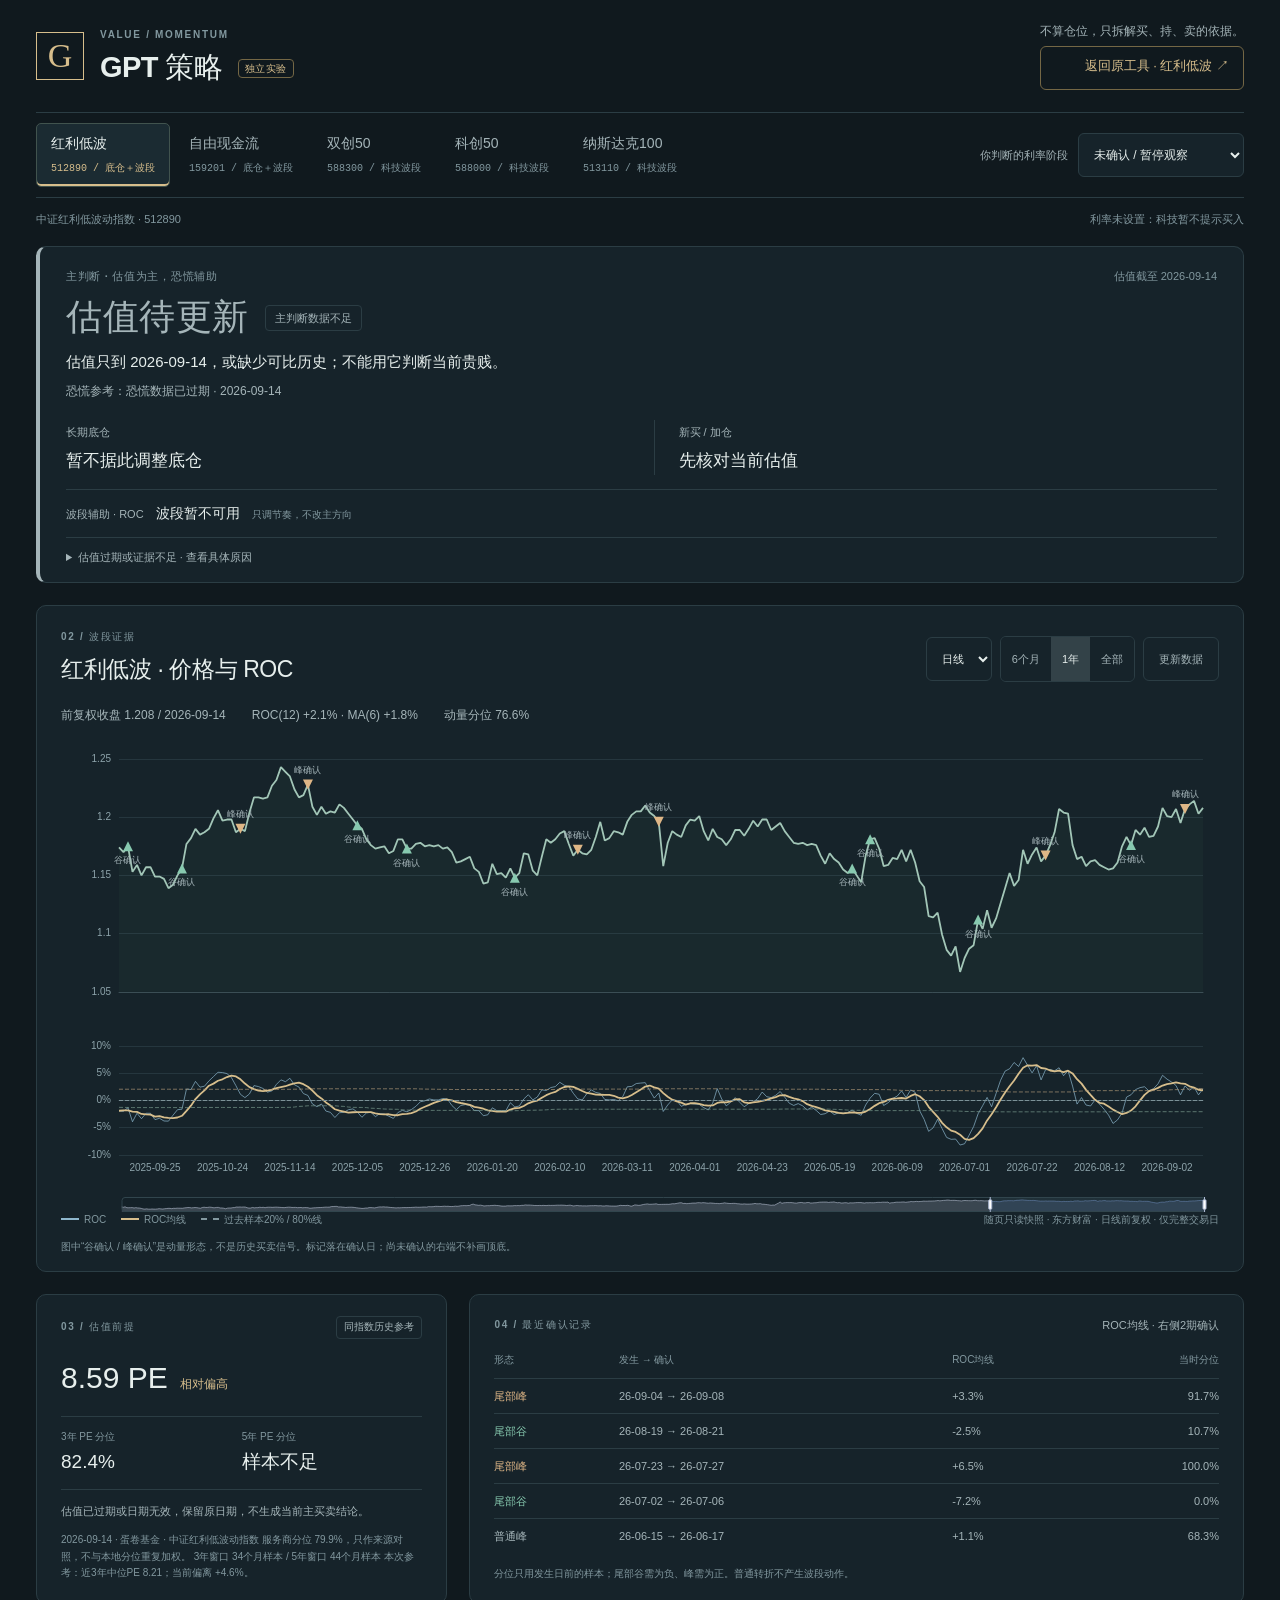
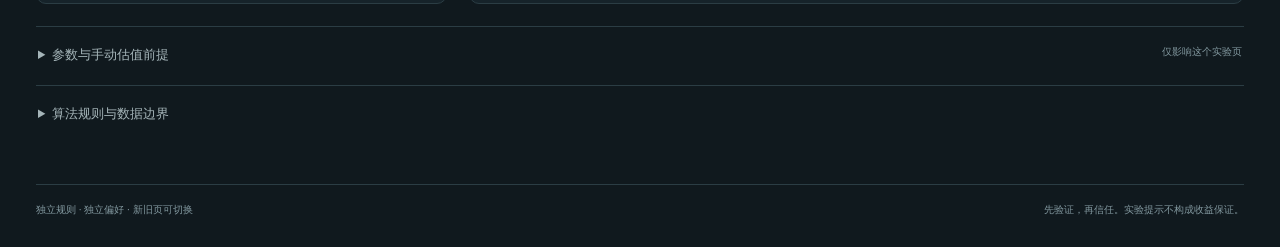
==== gpt-strategy.html @ 6417214b "feat: 新增GPT策略并集成价格与ROC图表 完善估值观测日期与数据质量校验，保留原始历史参考；新增独立GPT策略及价格快照；原工具接入价格ROC双图与双向导航，并补充回归测试。" ====
<!doctype html>
<html lang="zh-CN">
<head>
    <meta charset="utf-8">
    <meta name="viewport" content="width=device-width, initial-scale=1">
    <meta name="color-scheme" content="dark">
    <title>GPT 策略 · 估值与 ROC 实验页</title>
    <link rel="stylesheet" href="css/gpt-strategy.css?v=20260915d">
    <link rel="stylesheet" href="css/price-roc.css?v=20260915d">
    <script defer src="lib/echarts.min.js"></script>
    <script defer src="js/data-quality.js?v=20260915d"></script>
    <script defer src="js/gpt-strategy-engine.js?v=20260915d"></script>
    <script defer src="js/gpt-strategy-data.js?v=20260915d"></script>
    <script defer src="js/etf-config.js?v=20260915a"></script>
    <script defer src="js/strategy-navigation.js?v=20260915d"></script>
    <script defer src="js/price-roc-chart.js?v=20260915d"></script>
    <script defer src="js/gpt-strategy-app.js?v=20260915d"></script>
</head>
<body>
    <a class="skip-link" href="#decision">跳到策略结论</a>
    <div class="shell">
        <header class="page-header">
            <div class="brand"><span class="brand-mark" aria-hidden="true">G</span><div><span class="eyebrow">VALUE / MOMENTUM</span><h1>GPT 策略 <span class="experiment">独立实验</span></h1></div></div>
            <div class="header-note">不算仓位，只拆解买、持、卖的依据。<a id="btn-original-strategy" class="strategy-page-switch" href="index.html">返回原工具 ↗</a></div>
        </header>

        <section class="workspace-controls" aria-label="标的和环境">
            <nav id="asset-tabs" class="asset-tabs" aria-label="选择标的"></nav>
            <div class="environment"><label for="regime">你判断的利率阶段</label><select id="regime"><option value="unknown">未确认 / 暂停观察</option><option value="tightening">加息阶段</option><option value="easing">降息阶段</option></select></div>
        </section>
        <div class="context-line"><span id="asset-context">读取标的…</span><span id="regime-note">降息只解除科技准入限制，不自动产生买点。</span></div>

        <p id="return-context-note" class="strategy-return-note" hidden></p>
        <main>
            <section id="decision" class="decision-panel" aria-labelledby="decision-title" aria-live="polite" aria-busy="true">
                <div class="decision-topline"><span class="eyebrow">主判断 · 估值为主，恐慌辅助</span><span id="decision-asof">正在读取估值</span></div>
                <div class="decision-heading"><h2 id="decision-title">读取中</h2><span id="decision-scope" class="scope-tag">尚无结论</span></div>
                <p id="decision-reason" class="decision-reason">正在读取这个标的的PE与历史分位。</p>
                <p id="sentiment-summary" class="sentiment-summary">恐慌参考读取中</p>
                <div class="decision-actions"><div><span id="hold-label" class="action-label">长期底仓</span><strong id="hold-action">—</strong></div><div><span id="buy-label" class="action-label">新买 / 加仓</span><strong id="buy-action">—</strong></div></div>
                <div class="tactical-hint"><span>波段辅助 · ROC</span><strong id="tactical-title">等待数据</strong><span class="tactical-boundary">只调节奏，不改主方向</span></div>
                <details id="decision-details" class="decision-details"><summary id="decision-caveat">数据说明</summary><div><p id="decision-limitation"></p><p id="sentiment-detail"></p><p id="sentiment-effect"></p><p id="tactical-detail"></p><p id="decision-next"></p><p id="premise">参考信号，未验证收益优势。</p></div></details>
            </section>

            <section class="chart-panel" aria-labelledby="chart-title">
                <div class="chart-header"><div><span class="eyebrow">02 / 波段证据</span><h2 id="chart-title">价格与 ROC</h2></div><div class="chart-controls"><label for="timeframe" class="sr-only">K线周期</label><select id="timeframe"><option value="day">日线</option><option value="week">周线</option></select><div class="ranges" role="group" aria-label="显示范围"><button data-range="6" type="button">6个月</button><button data-range="12" type="button" aria-pressed="true">1年</button><button data-range="all" type="button">全部</button></div><button id="refresh" type="button" class="button-quiet">更新数据</button></div></div>
                <div class="chart-readout"><span id="price-readout">价格 —</span><span id="roc-readout">ROC —</span><span id="rank-readout">动量历史位置 —</span></div>
                <div id="strategy-chart" role="img" aria-label="前复权价格与ROC双图，转折标记位于确认日"></div>
                <div id="chart-empty" class="empty-state" hidden>暂无真实价格数据。请尝试更新；页面不会生成模拟行情。</div>
                <div class="chart-footer"><span><i class="legend-line roc"></i>ROC <i class="legend-line average"></i>ROC均线 <i class="legend-line band"></i>过去样本20% / 80%线</span><span id="price-source">只使用已完成的前复权K线</span></div>
                <p class="chart-disclaimer">图中“谷确认 / 峰确认”是动量形态，不是历史买卖信号。标记落在确认日；尚未确认的右端不补画顶底。</p>
            </section>

            <section class="evidence-grid" aria-label="估值与转折证据">
                <div class="valuation-panel"><div class="section-heading"><span class="eyebrow">03 / 估值前提</span><span id="valuation-mode" class="small-tag">历史参考</span></div><div class="valuation-headline"><strong id="pe-value">—</strong><span id="valuation-band">读取估值</span></div><div class="reference-ranks"><div><span>3年 PE 分位</span><strong id="rank-3y">—</strong></div><div><span>5年 PE 分位</span><strong id="rank-5y">—</strong></div></div><p id="valuation-note" class="muted">估值与动量不合成总分。PE分位越低，相对历史越便宜。</p><p id="valuation-source" class="source-text"></p></div>
                <div class="turn-panel"><div class="section-heading"><span class="eyebrow">04 / 最近确认记录</span><span id="turn-definition" class="muted">以ROC均线判定</span></div><div class="table-scroll"><table><thead><tr><th>形态</th><th>发生 → 确认</th><th>ROC均线</th><th>当时分位</th></tr></thead><tbody id="turn-rows"><tr><td colspan="4">等待价格数据</td></tr></tbody></table></div><p class="source-text">分位只用发生日前的样本；尾部谷需为负、峰需为正。普通转折不产生波段动作。</p></div>
            </section>

            <details class="settings-panel" id="settings-panel">
                <summary>参数与手动估值前提 <span>仅影响这个实验页</span></summary>
                <div class="settings-grid">
                    <form id="roc-form"><h3>ROC参数</h3><div class="form-fields"><label>ROC周期 N<input id="roc-length" name="length" type="number" min="2" max="120" step="1" value="12" required></label><label>均线周期 M<input id="roc-smoothing" name="smoothing" type="number" min="1" max="30" step="1" value="6" required></label><label>右侧确认周期<input id="roc-confirmation" name="confirmation" type="number" min="1" max="5" step="1" value="2" required></label></div><p class="muted">日线按交易日，周线按完整周。极值左右各比较确认周期数；确认越多越滞后。默认12 / 6 / 2未做最优参数搜索。</p><button type="submit" class="button-primary">应用参数</button></form>
                    <form id="valuation-form"><h3>我已自行核对估值</h3><p class="muted">双创不借用创业板估值；缺少可比历史时可填写自己的判断。保存后会明确标注“你的前提”，30天后失效。</p><div class="form-fields manual-fields"><label>当前区间<select id="manual-band" required><option value="">选择已核对的区间</option><option value="low">历史相对低位</option><option value="fair">合理区间</option><option value="elevated">偏高，但未明显透支</option><option value="rich">明显偏高 / 可能透支</option></select></label><label>观测日期<input id="manual-date" type="date" required></label></div><label>核对依据<input id="manual-reason" type="text" maxlength="160" placeholder="例如：同指数PE、所用历史区间与来源" required></label><div class="form-buttons"><button type="submit" class="button-primary">保存此前提</button><button id="clear-manual" type="button" class="button-quiet">恢复数据判断</button></div></form>
                </div>
            </details>

            <details class="method-panel"><summary>算法规则与数据边界</summary><div class="method-content">
                <div><h3>估值决定主方向，ROC只调节奏</h3><p>主判断先看当前PE、历史分位，再参考匹配市场的恐慌情况。低估可分批买入；合理估值以持有为主；偏贵先暂停加仓；明显高估才提示分批减仓。ROC无论是波峰、波谷、继续下跌还是暂时缺失，都不能独自改写主方向。</p><p>红利低波与自由现金流按长期底仓＋机动仓理解。科技新买仍服从你手动选择的利率阶段，但不再要求ROC先见底。利率阶段不代表未来盈利保证，也不会强制已有持仓清仓。</p><h3>有限的情绪修正</h3><p>低估遇到恐慌，增强分批投入意愿，而不是一次买满；红利类合理估值叠加较强压力可提示小幅加仓；科技仍优先等低估。估值偏贵时，恐慌不能把它变成买点。缺失或过期情绪不当作中性，也不清空估值判断。</p></div>
                <div><h3>PE历史如何影响结论</h3><p>同指数历史按月等权，排除本月、估算及代理记录。3年或5年窗口覆盖至少80%的月份才计算分位；5年优先、3年辅助。只有一个窗口足够时使用单窗口参考。窗口分歧向持有方向保守处理；一个判断便宜、另一个判断偏贵时不下单边结论。</p><p>实验边界：PE分位≤20%为相对低位，20%–60%为合理，60%–90%为偏高。减仓须同时达到≥90%分位和相对参考中位PE高出至少20%，且另一个有效窗口不反对高估判断。这个幅度缓冲是显式假设，避免仅因狭窄区间内分位高就卖出，不是内在价值模型。</p><p>没有本地完整窗口时，同指数服务商分位可作注明来源的有限参考，不冒充本地3年或5年结果，也不据此确认明显透支。人工估值是独立覆盖：你选“明显偏高 / 可能透支”并填写日期和依据后，将按你的判断提示分批减仓，不再要求本地数值门槛，主标题旁会标明“采用你的估值判断”。人工判断30天后失效。PE与分位不重复加权，不输出虚假的综合胜率。</p></div>
                <div><h3>恐慌参考用什么</h3><p>美股使用Cboe官方VIX日收盘：20以上作为有所恐慌参考，30以上作为较强恐慌参考。VIX来自标普500期权的30天预期波动，不是纳指专属情绪，更不是涨跌方向预测。低VIX不自动等于贪婪。</p><p>A股使用沪深300价格压力代理，不使用单日涨跌家数当恐惧贪婪。先计算20日对数收益样本标准差并年化，再与此前最多756日波动率比较（至少252个有效样本）；同时看当前价格距252日最高收盘的回撤。回撤≥10%且波动分位≥80%为压力偏高；回撤≥15%且分位≥90%为压力很高。回撤与高波动须同时出现，单独普跌或放量上涨不等于恐慌。这是市场压力代理，不能识别所有情绪或行业风险。</p><p>恐慌参考始终用日线，与ROC日/周线参数无关。各市场按当地收盘时区过滤未完成日线。观测超过7天不参与；抓取时间不能代替观测日。跨域更新失败时保留只读快照及原日期。</p></div>
                <div><h3>波段辅助与已知局限</h3><p>ROC =（当前收盘 / N期前收盘 − 1）×100%，转折按M期简单均线判定。日线历史分位回看252期（至少126个样本），周线回看104期（至少52个）；低于20%且为负的谷、高于80%且为正的峰，在右侧完成确认后才显示。最近3期且方向仍有效的形态仅用于分批节奏或机动仓做T，不倒画成可预知顶底。</p><p>ETF价格使用前复权已完成K线；纳指场内价格还受汇率与溢价影响。价格过期仅暂停波段提示；PE过期或身份不明暂停当前估值主判断。历史样本来源与成分变化仍需核验，历史图不是完整策略回测；本页没有可靠的未来盈利预测，不把“相对低估”说成“绝对底部”。</p><p>计算只在浏览器内进行，不读取账户、不给仓位比例、不调用模型、不改原工具评分。所有阈值为透明的实验规则，尚未验证投资收益优势。</p><p>参考：<a href="https://www.cboe.com/tradable_products/vix/" target="_blank" rel="noopener noreferrer">Cboe VIX定义</a> · <a href="https://chartschool.stockcharts.com/table-of-contents/technical-indicators-and-overlays/technical-indicators/rate-of-change-roc-and-momentum" target="_blank" rel="noopener noreferrer">ROC说明</a></p></div>
            </div></details>
            <div id="status-message" class="status-message" role="status" aria-live="polite"></div>
        </main>
        <footer class="page-footer"><span>独立规则 · 独立偏好 · 新旧页可切换</span><span>先验证，再信任。实验提示不构成收益保证。</span></footer>
    </div>
    <noscript><p>需要启用JavaScript才能读取数据和计算ROC；原始工具仍可从 index.html 打开。</p></noscript>
</body>
</html>
---- css/gpt-strategy.css ----
@charset "UTF-8";
:root {
    color-scheme: dark;
    --bg: #10191e;
    --surface: #16232a;
    --raised: #1b2b32;
    --line: #2b3d44;
    --ink: #e7efed;
    --muted: #a5b5b9;
    --dim: #82989f;
    --gold: #d7be8c;
    --green: #87c9af;
    --blue: #8eb7cd;
    --amber: #deb686;
    --radius: 10px;
    font-family: "Avenir Next", "PingFang SC", "Microsoft YaHei", sans-serif;
    font-synthesis: none;
    font-size: 14px;
}
* { box-sizing: border-box; }
body { margin: 0; background: var(--bg); color: var(--ink); line-height: 1.65; }
a { color: var(--gold); text-decoration: none; }
a:hover { text-decoration: underline; }
button, input, select { font: inherit; }
button, select, summary { cursor: pointer; }
button, input, select { min-height: 44px; border: 1px solid var(--line); border-radius: 6px; color: var(--ink); background: var(--surface); }
button { padding: 8px 15px; transition: background .15s, border-color .15s; }
button:hover { background: var(--raised); border-color: var(--dim); }
button:disabled { opacity: .6; cursor: wait; }
input, select { padding: 8px 11px; max-width: 100%; }
:focus-visible { outline: 2px solid var(--gold); outline-offset: 4px; }
h1, h2, h3, p { margin: 0; }
h1 { font-size: 29px; letter-spacing: -.6px; font-weight: 600; line-height: 1.25; }
h2 { font-size: 23px; font-weight: 500; letter-spacing: -.4px; }
h3 { font-size: 17px; font-weight: 600; }
.shell { width: min(1400px, calc(100% - 72px)); margin: 0 auto; }
.page-header { min-height: 112px; display: flex; align-items: center; justify-content: space-between; gap: 24px; }
.brand { display: flex; gap: 16px; align-items: center; }
.brand-mark { width: 48px; height: 48px; display: grid; place-items: center; border: 1px solid var(--gold); color: var(--gold); font-family: "Baskerville", "Times New Roman", serif; font-size: 34px; line-height: 1; }
.eyebrow { display: block; font-size: 10px; font-weight: 600; letter-spacing: 1.7px; color: var(--dim); margin-bottom: 6px; }
.experiment { vertical-align: middle; font-size: 10px; color: var(--gold); border: 1px solid #746745; border-radius: 4px; padding: 3px 6px; font-weight: 400; letter-spacing: .5px; margin-left: 8px; }
.header-note { color: var(--muted); font-size: 12px; text-align: right; }
.header-note a { display: block; margin-top: 5px; }
.workspace-controls { border-top: 1px solid var(--line); border-bottom: 1px solid var(--line); display: flex; align-items: stretch; justify-content: space-between; gap: 16px; }
.asset-tabs { display: flex; gap: 4px; overflow-x: auto; scrollbar-width: thin; padding: 10px 0; }
.asset-tab { flex: 0 0 auto; border: 1px solid transparent; background: transparent; border-radius: 5px; text-align: left; min-width: 105px; padding: 8px 14px; color: var(--muted); }
.asset-tab strong { display: block; font-weight: 500; font-size: 14px; }
.asset-tab span { font-size: 10px; font-family: "SFMono-Regular", "Menlo", monospace; color: var(--dim); }
.asset-tab[aria-pressed="true"] { background: var(--raised); border-color: #41534e; color: var(--ink); box-shadow: inset 0 -2px var(--gold); }
.asset-tab[aria-pressed="true"] span { color: var(--gold); }
.environment { display: flex; align-items: center; gap: 10px; flex: 0 0 auto; }
.environment label { color: var(--muted); font-size: 11px; }
.environment select { min-width: 166px; font-size: 12px; }
.context-line { display: flex; justify-content: space-between; gap: 16px; color: var(--dim); font-size: 11px; padding: 12px 0 18px; }
.decision-panel { --signal-color: var(--gold); border: 1px solid var(--line); border-left: 4px solid var(--signal-color); background: var(--surface); border-radius: var(--radius); padding: 20px 26px 0; margin-bottom: 22px; }
.decision-panel[data-tone="positive"] { --signal-color: var(--green); }
.decision-panel[data-tone="caution"] { --signal-color: #efb080; }
.decision-panel[data-tone="muted"] { --signal-color: var(--muted); }
.decision-topline { display: flex; align-items: center; justify-content: space-between; gap: 12px; font-size: 11px; color: var(--dim); }
.decision-topline .eyebrow { margin: 0; font-size: 11px; letter-spacing: .7px; }
.decision-heading { display: flex; align-items: center; gap: 16px; margin-top: 8px; }
#decision-title { color: var(--signal-color); font-size: 36px; font-weight: 600; line-height: 1.35; letter-spacing: .5px; }
.scope-tag { font-size: 11px; color: var(--muted); border: 1px solid var(--line); padding: 3px 9px; border-radius: 4px; }
.decision-reason { margin-top: 8px; font-size: 15px; color: var(--ink); }
.sentiment-summary { color: var(--muted); font-size: 12px; margin-top: 7px; }
.tactical-hint { display: flex; flex-wrap: wrap; align-items: baseline; gap: 5px 12px; padding: 12px 0; border-top: 1px solid var(--line); color: var(--muted); font-size: 11px; }
.tactical-hint strong { color: var(--ink); font-size: 14px; font-weight: 500; }
.tactical-boundary { color: var(--dim); font-size: 10px; }
.decision-actions { display: grid; grid-template-columns: 1fr 1fr; gap: 24px; margin: 18px 0 14px; }
.decision-actions > div + div { border-left: 1px solid var(--line); padding-left: 24px; }
.action-label { font-size: 11px; color: var(--muted); }
.decision-actions strong { display: block; margin-top: 4px; font-size: 17px; font-weight: 500; }
.decision-details { border-top: 1px solid var(--line); }
.decision-details > summary { padding: 10px 0; min-height: 44px; font-size: 11px; color: var(--muted); }
.decision-details > div { padding: 0 0 15px; color: var(--muted); font-size: 12px; }
.decision-details p + p { margin-top: 8px; }
.chart-panel { position: relative; padding: 23px 24px 16px; border: 1px solid var(--line); border-radius: var(--radius); background: var(--surface); }
.chart-header, .chart-controls { display: flex; align-items: center; justify-content: space-between; gap: 12px; }
.chart-controls { gap: 8px; }
.chart-controls select, .chart-controls button { font-size: 11px; }
.ranges { display: flex; border: 1px solid var(--line); border-radius: 6px; overflow: hidden; }
.ranges button { border: 0; border-radius: 0; padding: 8px 11px; color: var(--muted); }
.ranges button[aria-pressed="true"] { background: #334248; color: var(--ink); }
.chart-readout { display: flex; gap: 26px; color: var(--muted); font-size: 12px; margin-top: 17px; min-height: 24px; font-variant-numeric: tabular-nums; }
#strategy-chart { height: 475px; width: 100%; margin-top: 7px; }
.chart-footer { display: flex; justify-content: space-between; gap: 14px; font-size: 10px; color: var(--dim); }
.legend-line { width: 18px; border-top: 2px solid; display: inline-block; margin: 0 5px 3px 12px; }
.legend-line:first-child { margin-left: 0; }
.legend-line.roc { color: var(--blue); }
.legend-line.average { color: var(--gold); }
.legend-line.band { color: var(--dim); border-top-style: dashed; }
.chart-disclaimer { color: var(--dim); font-size: 10px; margin-top: 10px; }
.empty-state { min-height: 150px; display: grid; place-items: center; color: var(--muted); text-align: center; padding: 24px; }
[hidden] { display: none !important; }
.evidence-grid { display: grid; grid-template-columns: minmax(250px, .85fr) minmax(0, 1.6fr); gap: 22px; margin: 22px 0; }
.valuation-panel, .turn-panel { border: 1px solid var(--line); border-radius: var(--radius); padding: 21px 24px; background: var(--surface); min-width: 0; }
.section-heading { display: flex; align-items: center; justify-content: space-between; gap: 8px; }
.section-heading .eyebrow { margin: 0; }
.small-tag { border: 1px solid var(--line); color: var(--muted); border-radius: 4px; padding: 2px 7px; font-size: 10px; }
.valuation-headline { display: flex; align-items: baseline; gap: 12px; margin: 14px 0; }
.valuation-headline strong { font-size: 30px; font-weight: 500; font-variant-numeric: tabular-nums; }
.valuation-headline span { font-size: 12px; color: var(--gold); }
.reference-ranks { display: grid; grid-template-columns: 1fr 1fr; border-block: 1px solid var(--line); padding: 12px 0; margin-bottom: 12px; }
.reference-ranks span { display: block; font-size: 10px; color: var(--dim); }
.reference-ranks strong { font-size: 19px; font-weight: 500; font-variant-numeric: tabular-nums; }
.muted { color: var(--muted); font-size: 11px; }
.source-text { color: var(--dim); font-size: 10px; margin-top: 12px; overflow-wrap: anywhere; }
.table-scroll { overflow-x: auto; margin-top: 12px; }
table { width: 100%; border-collapse: collapse; font-size: 11px; white-space: nowrap; }
th { text-align: left; font-weight: 400; color: var(--dim); font-size: 10px; padding: 6px 10px 9px 0; }
td { padding: 8px 10px 8px 0; border-top: 1px solid var(--line); color: var(--muted); font-variant-numeric: tabular-nums; }
td:last-child, th:last-child { text-align: right; padding-right: 0; }
.tail-trough { color: var(--green); }
.tail-peak { color: var(--amber); }
.settings-panel, .method-panel { border-top: 1px solid var(--line); }
summary { min-height: 58px; padding: 17px 2px; font-size: 13px; color: var(--muted); }
summary span { float: right; font-size: 10px; color: var(--dim); }
.settings-grid { display: grid; grid-template-columns: 1fr 1fr; gap: 40px; padding: 5px 4px 26px; }
.settings-grid h3 { margin-bottom: 13px; }
.settings-grid .muted { margin: 12px 0 18px; }
label { display: block; font-size: 11px; color: var(--muted); }
label input, label select { display: block; width: 100%; margin-top: 6px; }
.form-fields { display: grid; grid-template-columns: repeat(3, 1fr); gap: 12px; }
.manual-fields { grid-template-columns: 1.4fr 1fr; margin-bottom: 12px; }
.form-buttons { display: flex; gap: 10px; margin-top: 16px; }
.button-primary { background: #354a44; color: #e7efe5; border-color: #58675a; font-size: 12px; }
.button-primary:hover { background: #435d54; }
.button-quiet { color: var(--muted); font-size: 12px; }
.method-content { display: grid; grid-template-columns: 1fr 1fr; gap: 22px 40px; padding: 5px 4px 28px; }
.method-content h3 { font-size: 15px; color: var(--ink); margin-bottom: 10px; }
.method-content p { font-size: 12px; color: var(--muted); margin-bottom: 12px; }
.status-message { min-height: 32px; font-size: 11px; color: var(--gold); margin-top: 8px; }
.page-footer { display: flex; justify-content: space-between; gap: 16px; font-size: 10px; color: var(--dim); border-top: 1px solid var(--line); padding: 17px 0 28px; }
.sr-only { position: absolute; width: 1px; height: 1px; padding: 0; margin: -1px; overflow: hidden; clip: rect(0,0,0,0); white-space: nowrap; border: 0; }
.skip-link { position: absolute; top: -100px; left: 12px; background: var(--surface); padding: 12px; z-index: 10; }
.skip-link:focus { top: 10px; }
@media (min-width: 1600px) { #strategy-chart { height: 510px; } }
@media (max-width: 1100px) {
    .shell { width: calc(100% - 40px); }
    .workspace-controls { flex-wrap: wrap; gap: 0; }
    .asset-tabs { flex: 1 1 100%; }
    .environment { padding: 0 0 12px; }
    .context-line { flex-direction: column; gap: 3px; }
    .asset-tab { min-width: 115px; }
    .evidence-grid { grid-template-columns: minmax(250px, .85fr) minmax(0, 1.3fr); }
}
@media (max-width: 700px) {
    .shell { width: calc(100% - 28px); }
    .page-header { min-height: 92px; gap: 12px; }
    .brand { gap: 10px; }
    .brand-mark { width: 38px; height: 42px; font-size: 29px; }
    h1 { font-size: 25px; }
    .header-note { font-size: 0; }
    .header-note a { font-size: 11px; }
    .eyebrow { font-size: 9px; }
    .experiment { font-size: 9px; margin-left: 3px; }
    .asset-tab { min-width: 98px; padding: 7px 11px; }
    .asset-tab strong { font-size: 12px; }
    .environment { width: 100%; justify-content: space-between; }
    .context-line { padding-bottom: 12px; font-size: 10px; }
    .decision-panel { padding: 16px 16px 0; margin-bottom: 14px; }
    .decision-heading { flex-wrap: wrap; gap: 6px 10px; }
    h2 { font-size: 21px; }
    #decision-title { font-size: 31px; }
    .decision-topline { font-size: 10px; }
    .scope-tag { font-size: 10px; padding: 2px 7px; }
    .decision-reason { font-size: 14px; line-height: 1.7; }
    .decision-actions { gap: 12px; margin: 14px 0; }
    .decision-actions > div + div { padding-left: 12px; }
    .decision-actions strong { font-size: 15px; }
    .decision-details > summary { font-size: 10px; }
    .chart-panel { padding: 18px 12px 14px; }
    .chart-header { flex-wrap: wrap; gap: 12px; }
    .chart-controls { width: 100%; justify-content: space-between; gap: 5px; }
    .chart-controls button { padding-inline: 10px; }
    .chart-controls select { padding-inline: 8px; }
    .chart-readout { flex-wrap: wrap; gap: 5px 15px; font-size: 11px; margin-top: 12px; }
    #strategy-chart { height: 425px; }
    .chart-footer { flex-direction: column; gap: 8px; }
    .evidence-grid { grid-template-columns: 1fr; gap: 14px; margin: 14px 0; }
    .valuation-panel, .turn-panel { padding: 18px; }
    .settings-grid, .method-content { grid-template-columns: 1fr; gap: 26px; }
    .page-footer { flex-direction: column; gap: 4px; }
    summary span { display: none; }
}
@media (prefers-reduced-motion: reduce) { * { transition: none !important; scroll-behavior: auto !important; } }
---- css/price-roc.css ----
.price-roc-panel { scroll-margin-top: 220px; }
.price-roc-panel .card { padding: 24px; }
.price-roc-header { display: flex; justify-content: space-between; align-items: center; flex-wrap: wrap; gap: 16px; }
.price-roc-eyebrow { display: block; color: var(--text-muted, #8da3aa); font-size: 11px; letter-spacing: 1px; margin-bottom: 6px; }
.price-roc-panel h2 { font-size: 21px; color: var(--text-primary, #e7efed); font-weight: 600; margin: 0; }
.price-roc-controls { display: flex; flex-wrap: wrap; align-items: center; gap: 8px; }
.price-roc-panel button, .price-roc-panel select, .price-roc-panel input { font: inherit; font-size: 12px; min-height: 44px; padding: 8px 12px; color: var(--text-primary, #e7efed); background: var(--bg-secondary, #16232a); border: 1px solid var(--border-color, #2b3d44); border-radius: 6px; }
.price-roc-panel button, .price-roc-panel select, .price-roc-panel summary { cursor: pointer; }
.price-roc-panel button:disabled { opacity: .55; cursor: wait; }
.price-roc-panel button:hover { border-color: var(--accent-color, #8eb7cd); }
.price-roc-panel :focus-visible, .strategy-page-switch:focus-visible { outline: 2px solid var(--accent-color, #8eb7cd); outline-offset: 3px; }
.price-roc-ranges { display: flex; border: 1px solid var(--border-color, #2b3d44); border-radius: 6px; overflow: hidden; }
.price-roc-ranges button { border: 0; border-radius: 0; }
.price-roc-ranges button[aria-pressed="true"] { background: #3b505a; color: #fff; }
.price-roc-readout { display: flex; flex-wrap: wrap; gap: 8px 25px; color: var(--text-secondary, #a5b5b9); font-size: 12px; margin-top: 18px; font-variant-numeric: tabular-nums; }
#legacy-roc-chart { width: 100%; height: 500px; margin: 10px 0; }
.price-roc-empty { display: grid; place-items: center; min-height: 260px; padding: 35px 15px; text-align: center; color: var(--text-muted, #a5b5b9); }
.price-roc-panel [hidden] { display: none !important; }
.price-roc-footer { display: flex; flex-wrap: wrap; justify-content: space-between; gap: 8px 20px; color: var(--text-muted, #8da3aa); font-size: 10px; }
.price-roc-line { display: inline-block; width: 18px; margin: 0 5px 3px 12px; border-top: 2px solid; }
.price-roc-line:first-child { margin-left: 0; }
.price-roc-raw { color: #8eb7cd; }
.price-roc-average { color: #d7be8c; }
.price-roc-band { color: #8da3aa; border-top-style: dashed; }
.price-roc-status { min-height: 16px; font-size: 11px; color: var(--text-muted, #8da3aa); margin: 10px 0; }
.price-roc-settings { border-top: 1px solid var(--border-color, #2b3d44); margin-top: 10px; }
.price-roc-settings summary { min-height: 44px; padding: 12px 0; font-size: 12px; color: var(--text-secondary, #a5b5b9); }
.price-roc-settings form { display: flex; flex-wrap: wrap; align-items: flex-end; gap: 12px; margin: 8px 0 15px; }
.price-roc-settings label { font-size: 12px; color: var(--text-secondary, #a5b5b9); }
.price-roc-settings input { display: block; width: 115px; margin-top: 6px; }
.price-roc-settings p { color: var(--text-muted, #8da3aa); font-size: 11px; line-height: 1.8; }
.price-roc-table { overflow-x: auto; margin: 14px 0; }
.price-roc-table table { width: 100%; border-collapse: collapse; white-space: nowrap; font-size: 11px; }
.price-roc-table th, .price-roc-table td { padding: 10px 12px; text-align: left; border-bottom: 1px solid var(--border-color, #2b3d44); color: var(--text-secondary, #a5b5b9); }
.price-roc-table th { color: var(--text-muted, #8da3aa); font-weight: 400; }
.price-roc-sr-only { position: absolute; width: 1px; height: 1px; margin: -1px; overflow: hidden; clip: rect(0,0,0,0); }
.strategy-page-switch { min-height: 44px; display: inline-flex; align-items: center; justify-content: center; padding: 8px 14px; gap: 6px; border: 1px solid #746745; border-radius: 6px; color: #d7be8c; background: transparent; text-decoration: none; white-space: nowrap; font-size: 13px; }
.strategy-page-switch:hover { background: #d7be8c16; text-decoration: none; }
.strategy-return-note { margin: 8px 0; color: #a5b5b9; font-size: 11px; }
@media (max-width: 576px) {
    .price-roc-panel .card { padding: 16px 12px; }
    .price-roc-panel h2 { font-size: 19px; }
    .price-roc-controls { width: 100%; justify-content: space-between; gap: 5px; }
    .price-roc-controls button, .price-roc-controls select { padding-inline: 9px; font-size: 11px; }
    .price-roc-readout { font-size: 11px; gap: 6px 14px; }
    #legacy-roc-chart { height: 430px; }
    .price-roc-settings form { gap: 10px; }
    .price-roc-settings label { flex: 1 1 80px; }
    .price-roc-settings input { width: 100%; }
    .strategy-page-switch { font-size: 12px; }
}
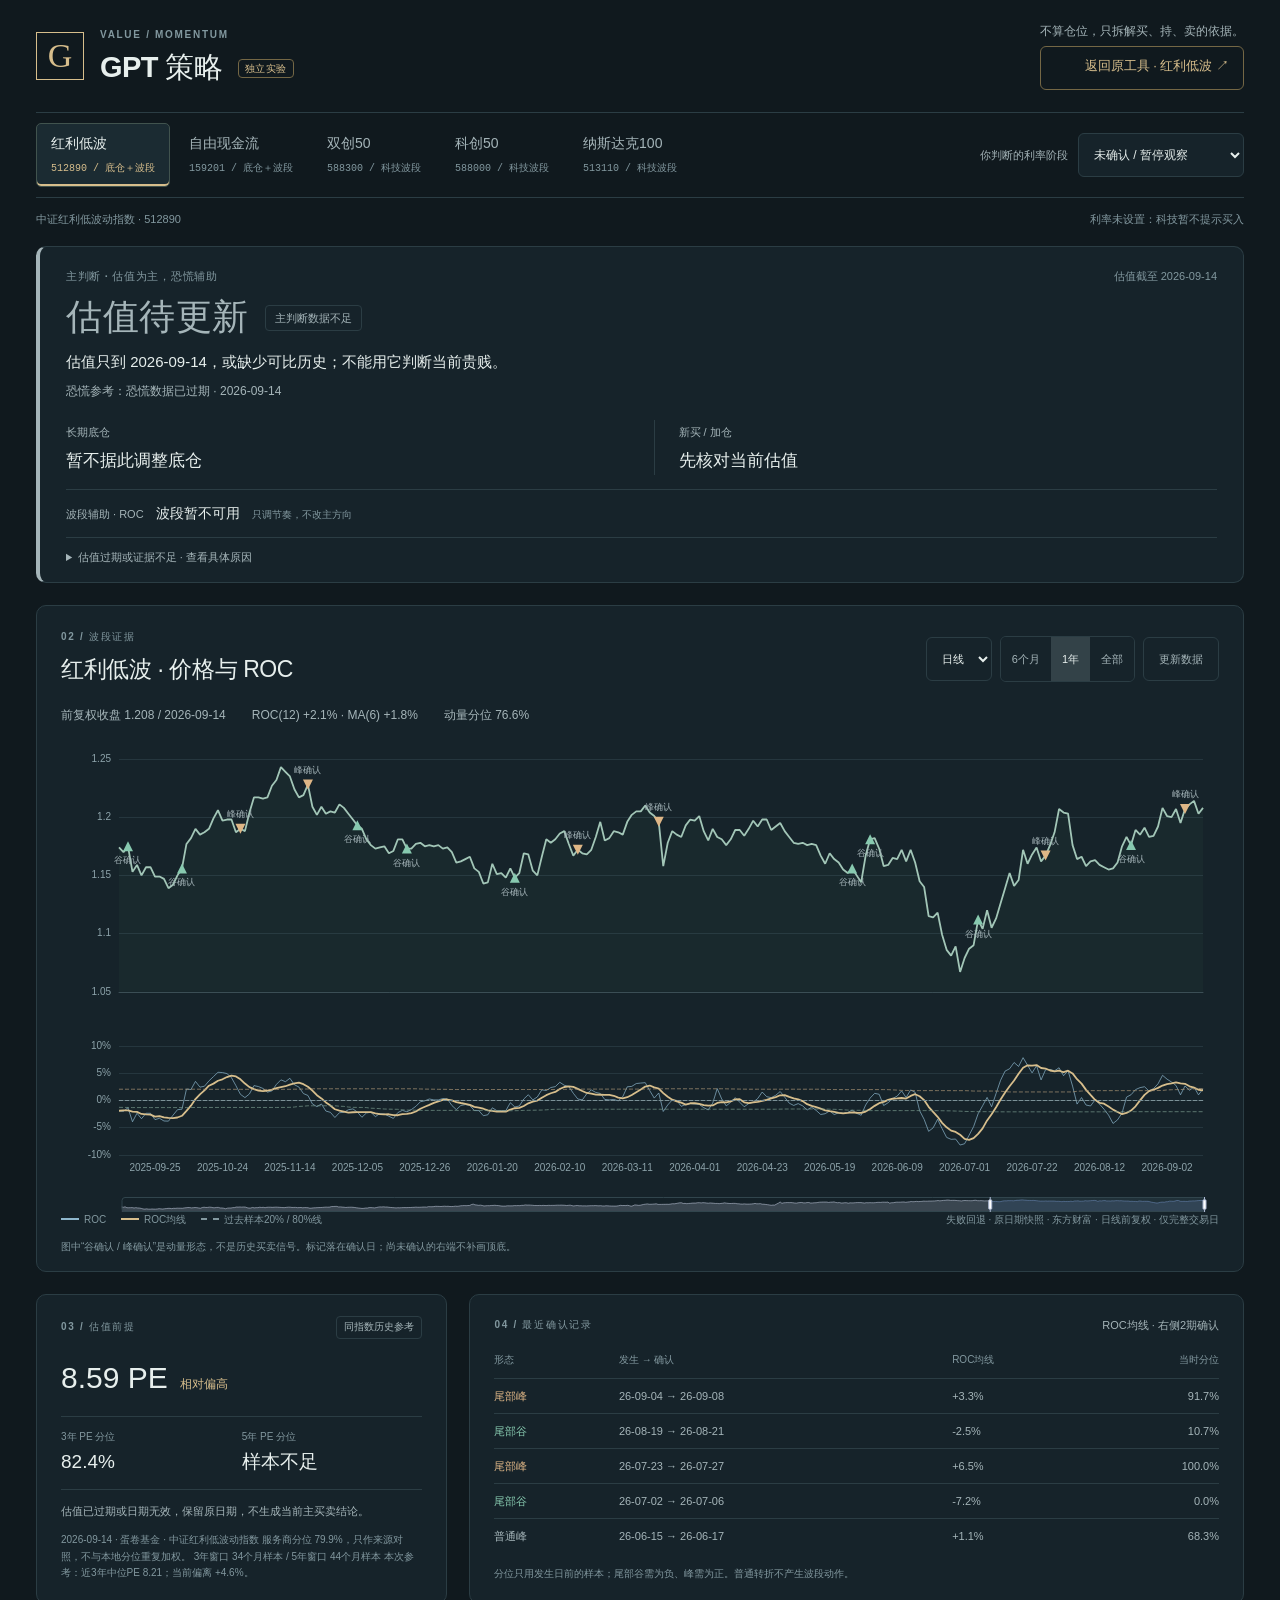
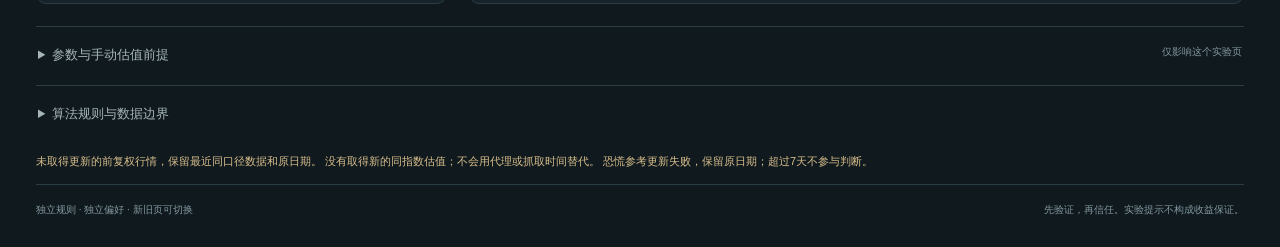
==== commit 92440de3: "fix: 页面打开及切换标的实时优先刷新，失败回退原日期数据" ====
--- a/gpt-strategy.html
+++ b/gpt-strategy.html
@@ -8,13 +8,13 @@
     <link rel="stylesheet" href="css/gpt-strategy.css?v=20260915d">
     <link rel="stylesheet" href="css/price-roc.css?v=20260915d">
     <script defer src="lib/echarts.min.js"></script>
-    <script defer src="js/data-quality.js?v=20260915d"></script>
+    <script defer src="js/data-quality.js?v=20260917a"></script>
     <script defer src="js/gpt-strategy-engine.js?v=20260915d"></script>
-    <script defer src="js/gpt-strategy-data.js?v=20260915d"></script>
+    <script defer src="js/gpt-strategy-data.js?v=20260917a"></script>
     <script defer src="js/etf-config.js?v=20260915a"></script>
     <script defer src="js/strategy-navigation.js?v=20260915d"></script>
     <script defer src="js/price-roc-chart.js?v=20260915d"></script>
-    <script defer src="js/gpt-strategy-app.js?v=20260915d"></script>
+    <script defer src="js/gpt-strategy-app.js?v=20260917a"></script>
 </head>
 <body>
     <a class="skip-link" href="#decision">跳到策略结论</a>
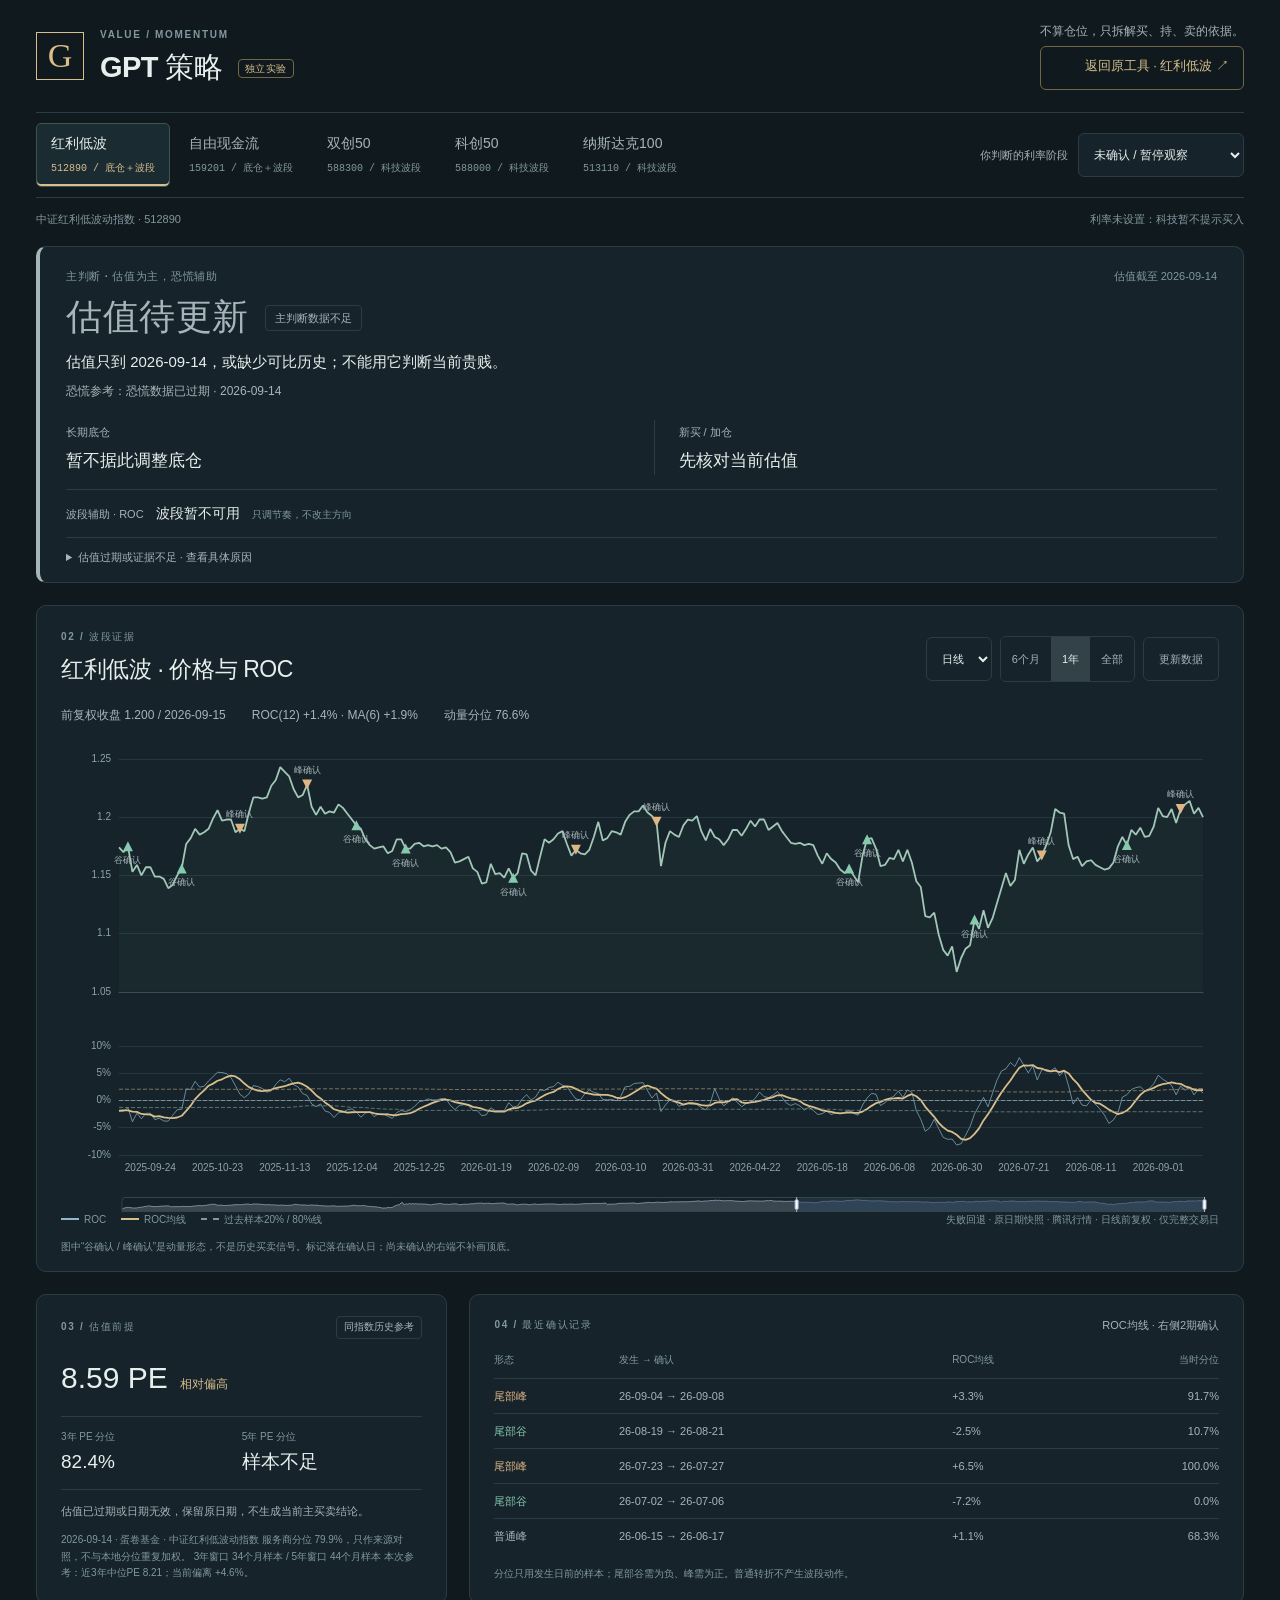
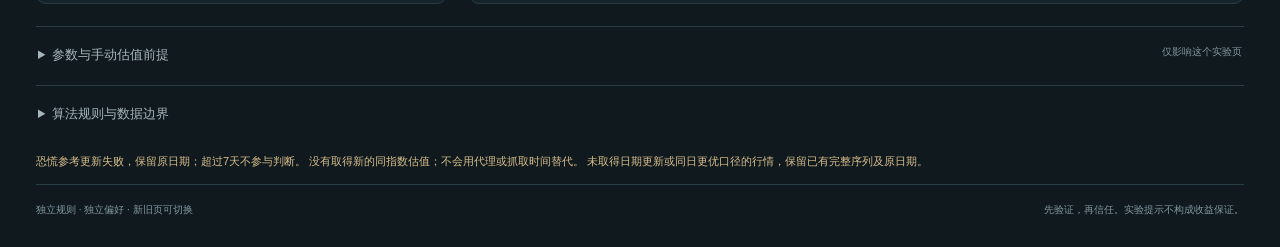
==== commit 70a722aa: "fix: 非阻塞分批刷新并优先展示最新完整价格ROC序列" ====
--- a/gpt-strategy.html
+++ b/gpt-strategy.html
@@ -8,13 +8,13 @@
     <link rel="stylesheet" href="css/gpt-strategy.css?v=20260915d">
     <link rel="stylesheet" href="css/price-roc.css?v=20260915d">
     <script defer src="lib/echarts.min.js"></script>
-    <script defer src="js/data-quality.js?v=20260917a"></script>
+    <script defer src="js/data-quality.js?v=20260917b"></script>
     <script defer src="js/gpt-strategy-engine.js?v=20260915d"></script>
-    <script defer src="js/gpt-strategy-data.js?v=20260917a"></script>
+    <script defer src="js/gpt-strategy-data.js?v=20260917c"></script>
     <script defer src="js/etf-config.js?v=20260915a"></script>
     <script defer src="js/strategy-navigation.js?v=20260915d"></script>
     <script defer src="js/price-roc-chart.js?v=20260915d"></script>
-    <script defer src="js/gpt-strategy-app.js?v=20260917a"></script>
+    <script defer src="js/gpt-strategy-app.js?v=20260917c"></script>
 </head>
 <body>
     <a class="skip-link" href="#decision">跳到策略结论</a>
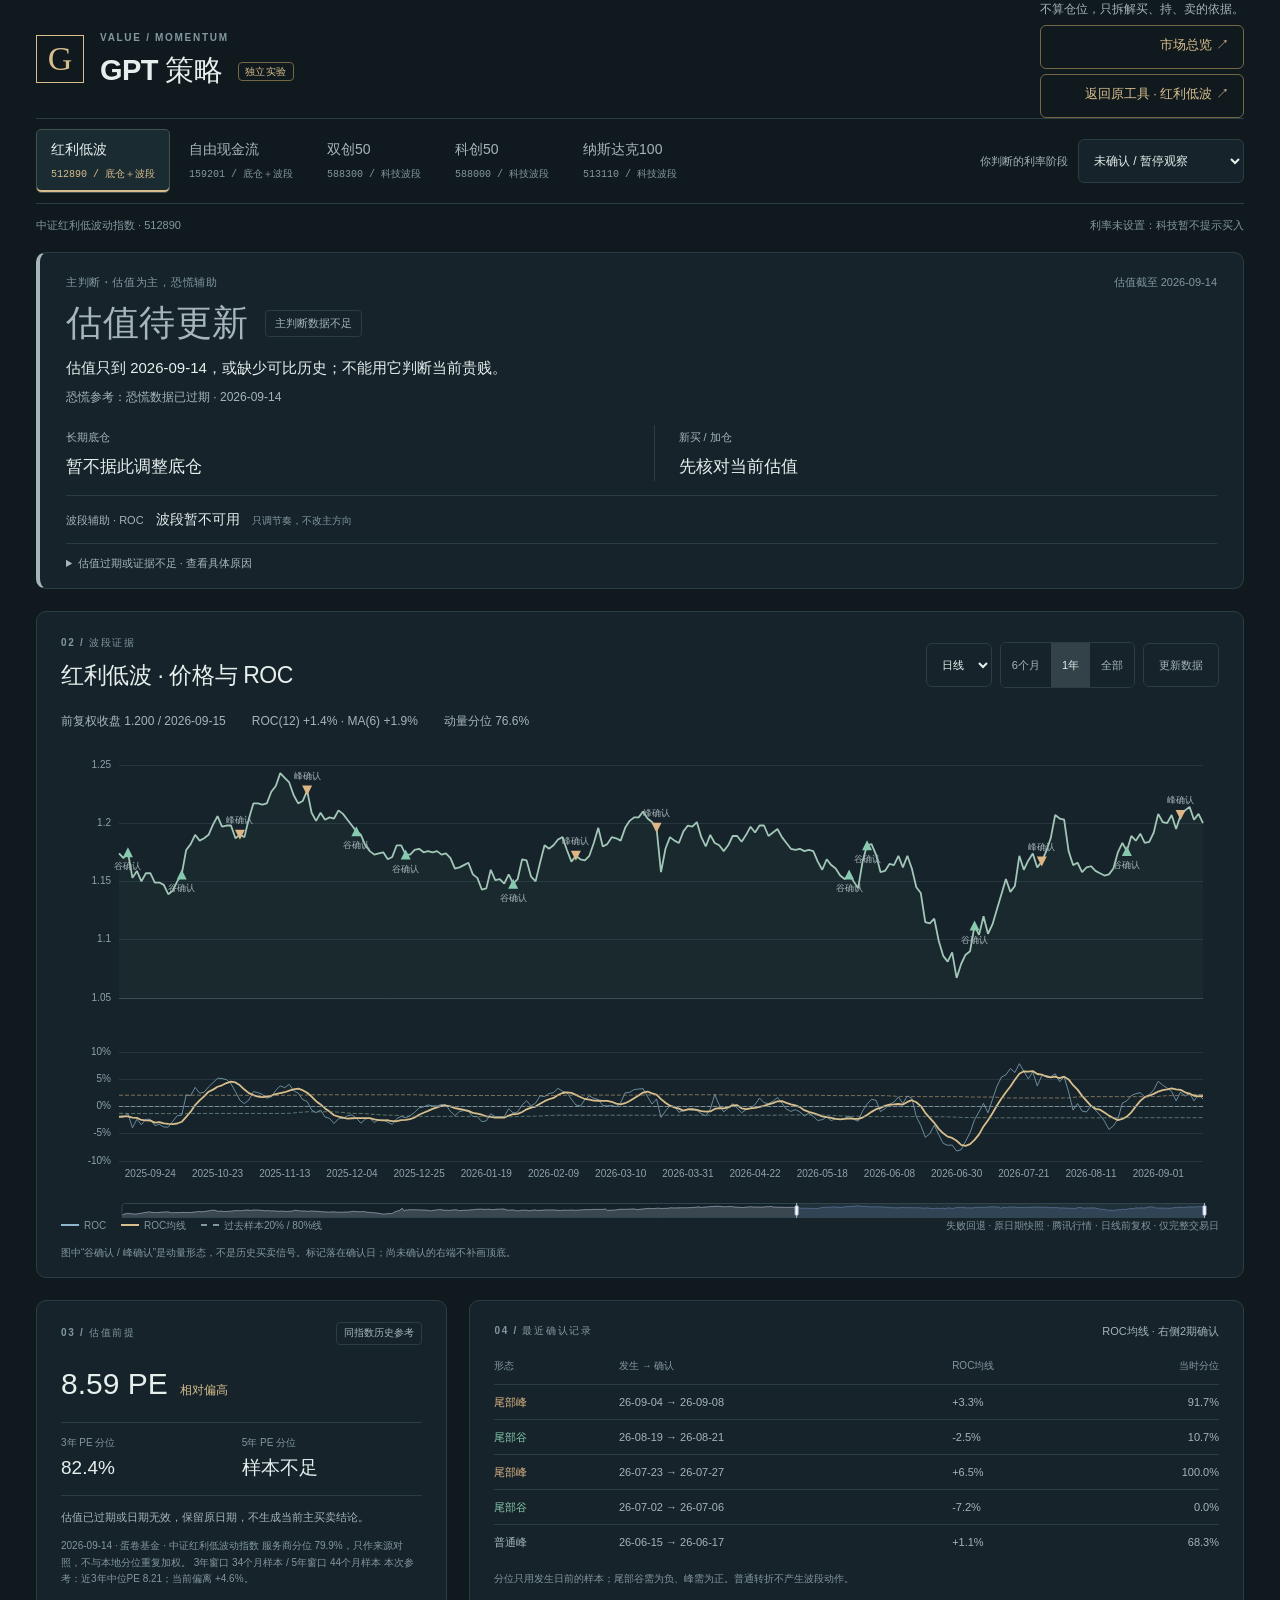
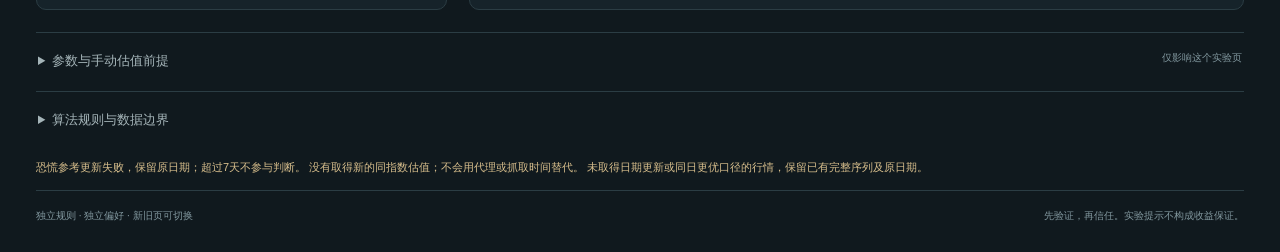
==== commit d3ab1ca3: "feat: 新增异步市场总览，ROC买卖约束优先且历史PE可选" ====
--- a/gpt-strategy.html
+++ b/gpt-strategy.html
@@ -21,7 +21,7 @@
     <div class="shell">
         <header class="page-header">
             <div class="brand"><span class="brand-mark" aria-hidden="true">G</span><div><span class="eyebrow">VALUE / MOMENTUM</span><h1>GPT 策略 <span class="experiment">独立实验</span></h1></div></div>
-            <div class="header-note">不算仓位，只拆解买、持、卖的依据。<a id="btn-original-strategy" class="strategy-page-switch" href="index.html">返回原工具 ↗</a></div>
+            <div class="header-note">不算仓位，只拆解买、持、卖的依据。<a class="strategy-page-switch" href="overview.html">市场总览 ↗</a><a id="btn-original-strategy" class="strategy-page-switch" href="index.html">返回原工具 ↗</a></div>
         </header>
 
         <section class="workspace-controls" aria-label="标的和环境">
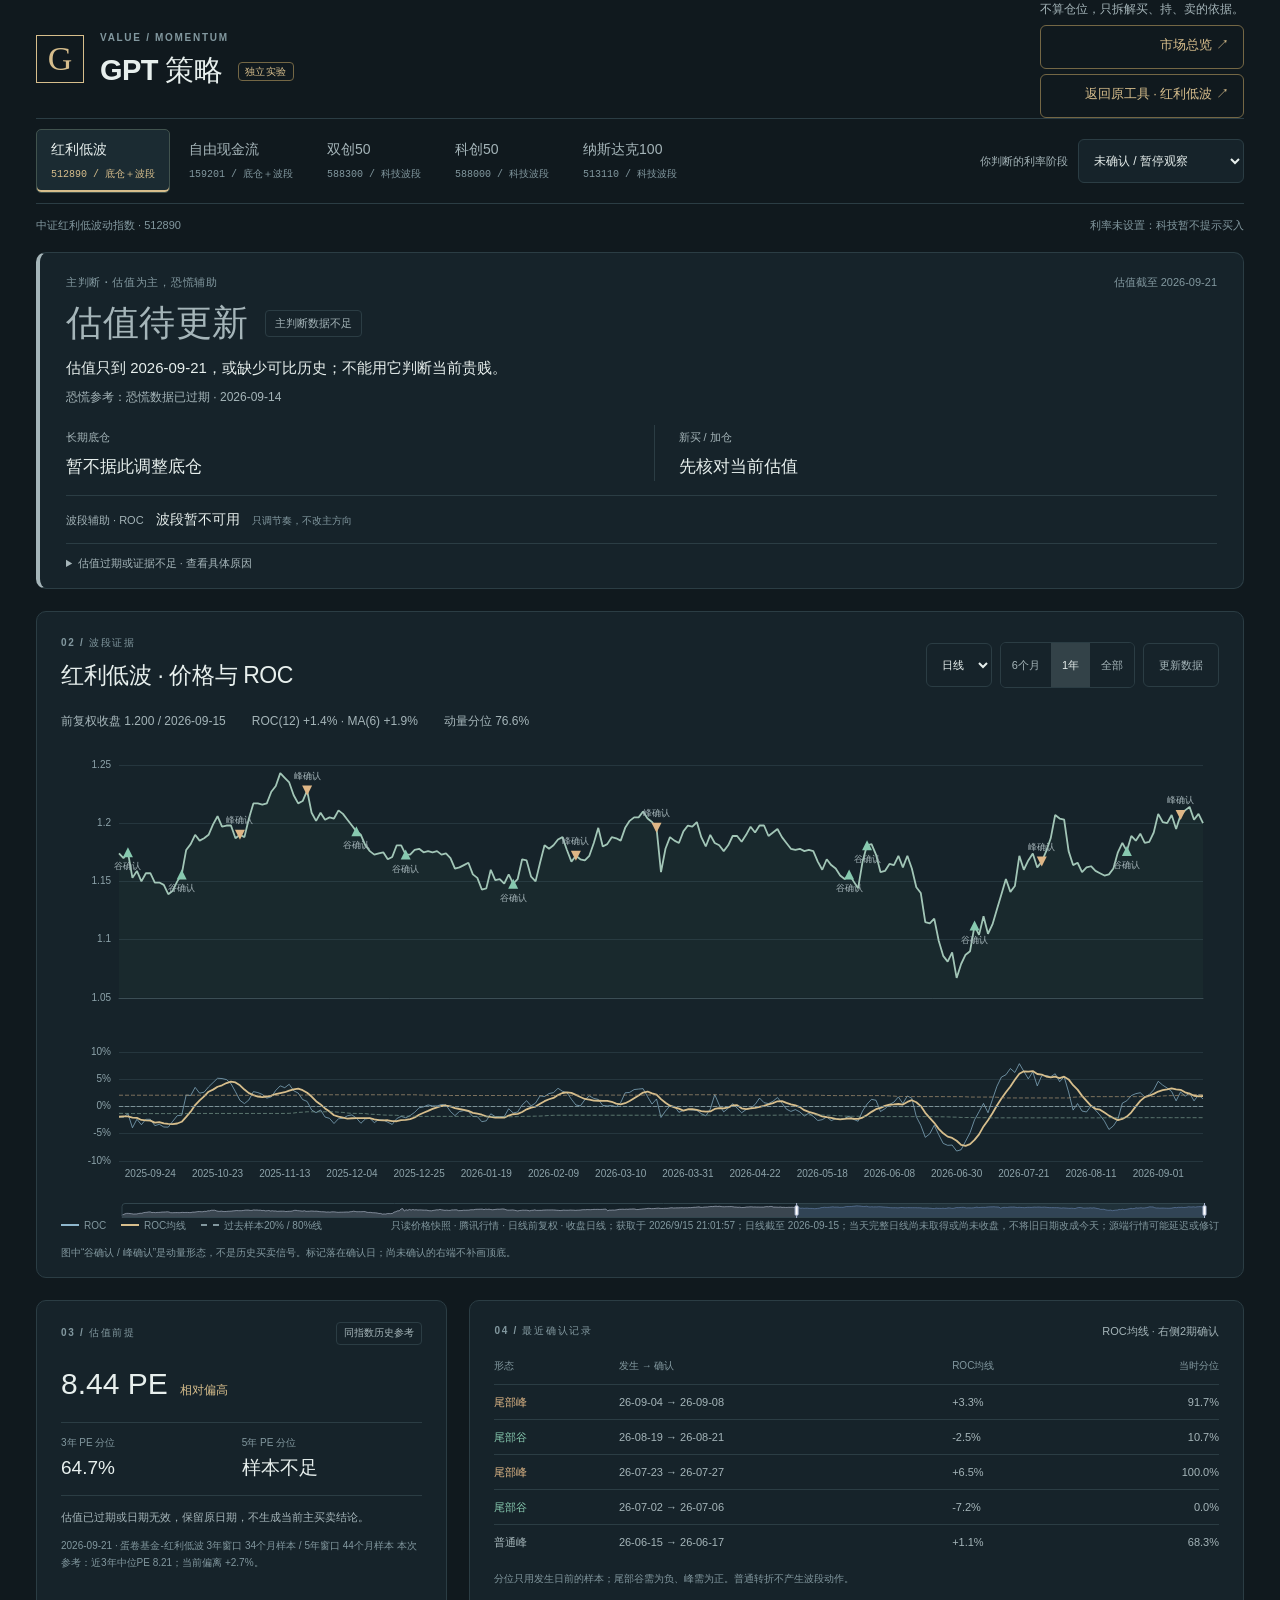
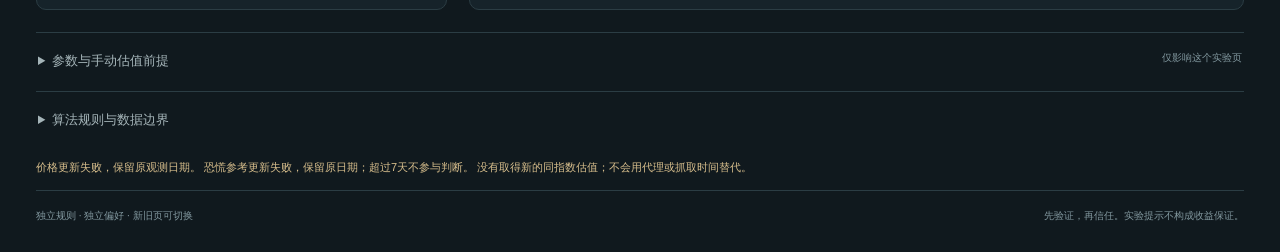
==== commit 19e1cc33: "feat: 手动刷新优先取最新行情；盘中显示暂估ROC与价格；收盘后即时采用当天日线；修复旧快照过期与价格源优先级" ====
--- a/gpt-strategy.html
+++ b/gpt-strategy.html
@@ -9,12 +9,12 @@
     <link rel="stylesheet" href="css/price-roc.css?v=20260915d">
     <script defer src="lib/echarts.min.js"></script>
     <script defer src="js/data-quality.js?v=20260917b"></script>
-    <script defer src="js/gpt-strategy-engine.js?v=20260915d"></script>
-    <script defer src="js/gpt-strategy-data.js?v=20260917c"></script>
+    <script defer src="js/gpt-strategy-engine.js?v=20260922a"></script>
+    <script defer src="js/gpt-strategy-data.js?v=20260922a"></script>
     <script defer src="js/etf-config.js?v=20260915a"></script>
     <script defer src="js/strategy-navigation.js?v=20260915d"></script>
-    <script defer src="js/price-roc-chart.js?v=20260915d"></script>
-    <script defer src="js/gpt-strategy-app.js?v=20260917c"></script>
+    <script defer src="js/price-roc-chart.js?v=20260922a"></script>
+    <script defer src="js/gpt-strategy-app.js?v=20260922a"></script>
 </head>
 <body>
     <a class="skip-link" href="#decision">跳到策略结论</a>
@@ -47,7 +47,7 @@
                 <div class="chart-readout"><span id="price-readout">价格 —</span><span id="roc-readout">ROC —</span><span id="rank-readout">动量历史位置 —</span></div>
                 <div id="strategy-chart" role="img" aria-label="前复权价格与ROC双图，转折标记位于确认日"></div>
                 <div id="chart-empty" class="empty-state" hidden>暂无真实价格数据。请尝试更新；页面不会生成模拟行情。</div>
-                <div class="chart-footer"><span><i class="legend-line roc"></i>ROC <i class="legend-line average"></i>ROC均线 <i class="legend-line band"></i>过去样本20% / 80%线</span><span id="price-source">只使用已完成的前复权K线</span></div>
+                <div class="chart-footer"><span><i class="legend-line roc"></i>ROC <i class="legend-line average"></i>ROC均线 <i class="legend-line band"></i>过去样本20% / 80%线</span><span id="price-source">刷新获取最新行情；未完成K线单独标注暂估</span></div>
                 <p class="chart-disclaimer">图中“谷确认 / 峰确认”是动量形态，不是历史买卖信号。标记落在确认日；尚未确认的右端不补画顶底。</p>
             </section>
 
@@ -68,7 +68,7 @@
                 <div><h3>估值决定主方向，ROC只调节奏</h3><p>主判断先看当前PE、历史分位，再参考匹配市场的恐慌情况。低估可分批买入；合理估值以持有为主；偏贵先暂停加仓；明显高估才提示分批减仓。ROC无论是波峰、波谷、继续下跌还是暂时缺失，都不能独自改写主方向。</p><p>红利低波与自由现金流按长期底仓＋机动仓理解。科技新买仍服从你手动选择的利率阶段，但不再要求ROC先见底。利率阶段不代表未来盈利保证，也不会强制已有持仓清仓。</p><h3>有限的情绪修正</h3><p>低估遇到恐慌，增强分批投入意愿，而不是一次买满；红利类合理估值叠加较强压力可提示小幅加仓；科技仍优先等低估。估值偏贵时，恐慌不能把它变成买点。缺失或过期情绪不当作中性，也不清空估值判断。</p></div>
                 <div><h3>PE历史如何影响结论</h3><p>同指数历史按月等权，排除本月、估算及代理记录。3年或5年窗口覆盖至少80%的月份才计算分位；5年优先、3年辅助。只有一个窗口足够时使用单窗口参考。窗口分歧向持有方向保守处理；一个判断便宜、另一个判断偏贵时不下单边结论。</p><p>实验边界：PE分位≤20%为相对低位，20%–60%为合理，60%–90%为偏高。减仓须同时达到≥90%分位和相对参考中位PE高出至少20%，且另一个有效窗口不反对高估判断。这个幅度缓冲是显式假设，避免仅因狭窄区间内分位高就卖出，不是内在价值模型。</p><p>没有本地完整窗口时，同指数服务商分位可作注明来源的有限参考，不冒充本地3年或5年结果，也不据此确认明显透支。人工估值是独立覆盖：你选“明显偏高 / 可能透支”并填写日期和依据后，将按你的判断提示分批减仓，不再要求本地数值门槛，主标题旁会标明“采用你的估值判断”。人工判断30天后失效。PE与分位不重复加权，不输出虚假的综合胜率。</p></div>
                 <div><h3>恐慌参考用什么</h3><p>美股使用Cboe官方VIX日收盘：20以上作为有所恐慌参考，30以上作为较强恐慌参考。VIX来自标普500期权的30天预期波动，不是纳指专属情绪，更不是涨跌方向预测。低VIX不自动等于贪婪。</p><p>A股使用沪深300价格压力代理，不使用单日涨跌家数当恐惧贪婪。先计算20日对数收益样本标准差并年化，再与此前最多756日波动率比较（至少252个有效样本）；同时看当前价格距252日最高收盘的回撤。回撤≥10%且波动分位≥80%为压力偏高；回撤≥15%且分位≥90%为压力很高。回撤与高波动须同时出现，单独普跌或放量上涨不等于恐慌。这是市场压力代理，不能识别所有情绪或行业风险。</p><p>恐慌参考始终用日线，与ROC日/周线参数无关。各市场按当地收盘时区过滤未完成日线。观测超过7天不参与；抓取时间不能代替观测日。跨域更新失败时保留只读快照及原日期。</p></div>
-                <div><h3>波段辅助与已知局限</h3><p>ROC =（当前收盘 / N期前收盘 − 1）×100%，转折按M期简单均线判定。日线历史分位回看252期（至少126个样本），周线回看104期（至少52个）；低于20%且为负的谷、高于80%且为正的峰，在右侧完成确认后才显示。最近3期且方向仍有效的形态仅用于分批节奏或机动仓做T，不倒画成可预知顶底。</p><p>ETF价格使用前复权已完成K线；纳指场内价格还受汇率与溢价影响。价格过期仅暂停波段提示；PE过期或身份不明暂停当前估值主判断。历史样本来源与成分变化仍需核验，历史图不是完整策略回测；本页没有可靠的未来盈利预测，不把“相对低估”说成“绝对底部”。</p><p>计算只在浏览器内进行，不读取账户、不给仓位比例、不调用模型、不改原工具评分。所有阈值为透明的实验规则，尚未验证投资收益优势。</p><p>参考：<a href="https://www.cboe.com/tradable_products/vix/" target="_blank" rel="noopener noreferrer">Cboe VIX定义</a> · <a href="https://chartschool.stockcharts.com/table-of-contents/technical-indicators-and-overlays/technical-indicators/rate-of-change-roc-and-momentum" target="_blank" rel="noopener noreferrer">ROC说明</a></p></div>
+                <div><h3>波段辅助与已知局限</h3><p>ROC =（当前收盘 / N期前收盘 − 1）×100%，转折按M期简单均线判定。日线历史分位回看252期（至少126个样本），周线回看104期（至少52个）；低于20%且为负的谷、高于80%且为正的峰，在右侧完成确认后才显示。最近3期且方向仍有效的形态仅用于分批节奏或机动仓做T，不倒画成可预知顶底。</p><p>ETF价格优先使用前复权K线，手动刷新时展示可取得的最新价格及暂估ROC；未完成日线或周线不参与峰谷确认与波段提示。纳指场内价格还受汇率与溢价影响。价格过期仅暂停波段提示；PE过期或身份不明暂停当前估值主判断。历史样本来源与成分变化仍需核验，历史图不是完整策略回测；本页没有可靠的未来盈利预测，不把“相对低估”说成“绝对底部”。</p><p>计算只在浏览器内进行，不读取账户、不给仓位比例、不调用模型、不改原工具评分。所有阈值为透明的实验规则，尚未验证投资收益优势。</p><p>参考：<a href="https://www.cboe.com/tradable_products/vix/" target="_blank" rel="noopener noreferrer">Cboe VIX定义</a> · <a href="https://chartschool.stockcharts.com/table-of-contents/technical-indicators-and-overlays/technical-indicators/rate-of-change-roc-and-momentum" target="_blank" rel="noopener noreferrer">ROC说明</a></p></div>
             </div></details>
             <div id="status-message" class="status-message" role="status" aria-live="polite"></div>
         </main>
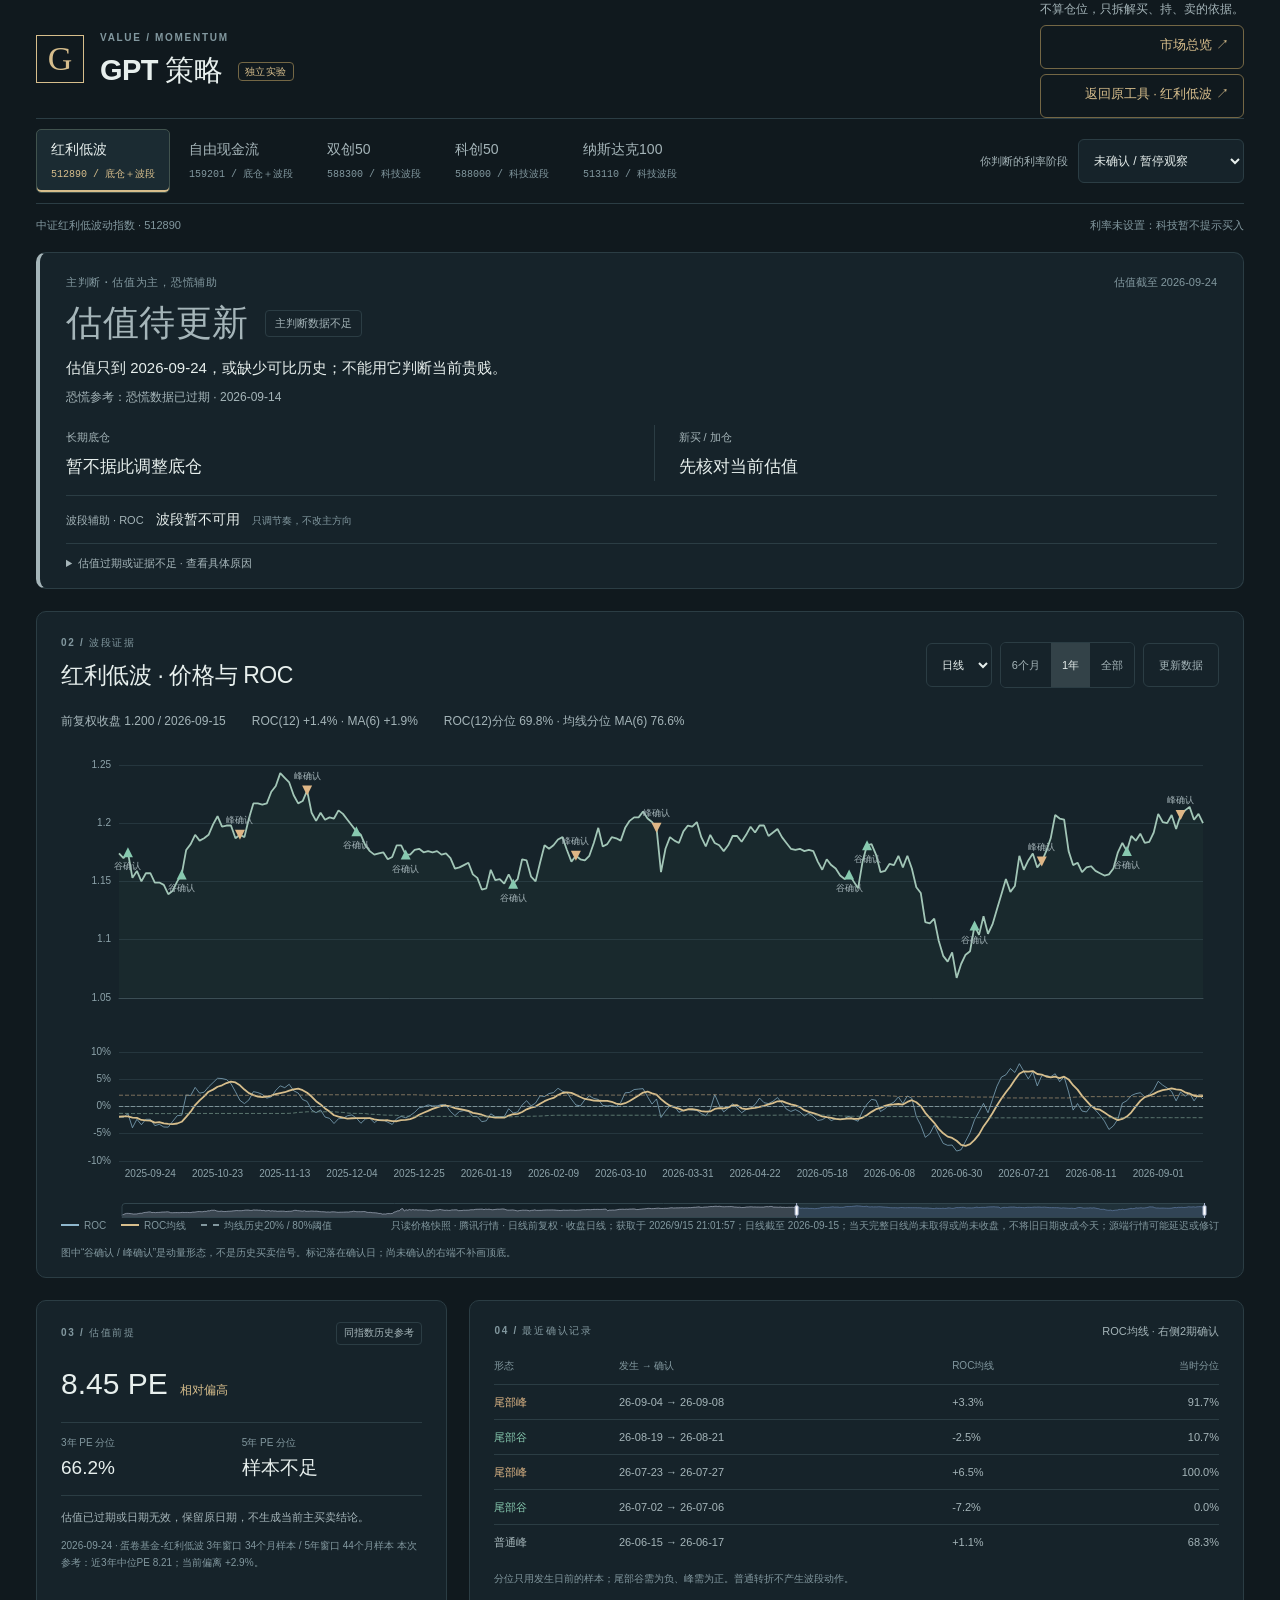
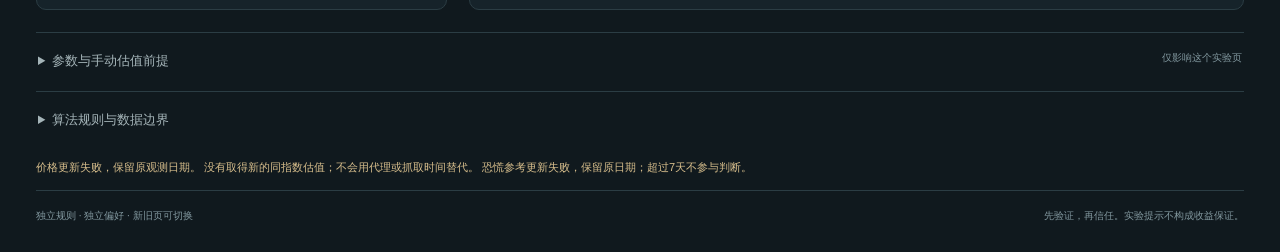
==== commit d759e5bf: "feat: 新增ROC12分位与ROC均线分位双列，同步卡片图表与观察列表展示" ====
--- a/gpt-strategy.html
+++ b/gpt-strategy.html
@@ -5,16 +5,16 @@
     <meta name="viewport" content="width=device-width, initial-scale=1">
     <meta name="color-scheme" content="dark">
     <title>GPT 策略 · 估值与 ROC 实验页</title>
-    <link rel="stylesheet" href="css/gpt-strategy.css?v=20260915d">
+    <link rel="stylesheet" href="css/gpt-strategy.css?v=20260923a">
     <link rel="stylesheet" href="css/price-roc.css?v=20260915d">
     <script defer src="lib/echarts.min.js"></script>
     <script defer src="js/data-quality.js?v=20260917b"></script>
-    <script defer src="js/gpt-strategy-engine.js?v=20260922a"></script>
-    <script defer src="js/gpt-strategy-data.js?v=20260922a"></script>
+    <script defer src="js/gpt-strategy-engine.js?v=20260923a"></script>
+    <script defer src="js/gpt-strategy-data.js?v=20260923a"></script>
     <script defer src="js/etf-config.js?v=20260915a"></script>
     <script defer src="js/strategy-navigation.js?v=20260915d"></script>
-    <script defer src="js/price-roc-chart.js?v=20260922a"></script>
-    <script defer src="js/gpt-strategy-app.js?v=20260922a"></script>
+    <script defer src="js/price-roc-chart.js?v=20260923a"></script>
+    <script defer src="js/gpt-strategy-app.js?v=20260923a"></script>
 </head>
 <body>
     <a class="skip-link" href="#decision">跳到策略结论</a>
@@ -47,7 +47,7 @@
                 <div class="chart-readout"><span id="price-readout">价格 —</span><span id="roc-readout">ROC —</span><span id="rank-readout">动量历史位置 —</span></div>
                 <div id="strategy-chart" role="img" aria-label="前复权价格与ROC双图，转折标记位于确认日"></div>
                 <div id="chart-empty" class="empty-state" hidden>暂无真实价格数据。请尝试更新；页面不会生成模拟行情。</div>
-                <div class="chart-footer"><span><i class="legend-line roc"></i>ROC <i class="legend-line average"></i>ROC均线 <i class="legend-line band"></i>过去样本20% / 80%线</span><span id="price-source">刷新获取最新行情；未完成K线单独标注暂估</span></div>
+                <div class="chart-footer"><span><i class="legend-line roc"></i>ROC <i class="legend-line average"></i>ROC均线 <i class="legend-line band"></i>均线历史20% / 80%阈值</span><span id="price-source">刷新获取最新行情；未完成K线单独标注暂估</span></div>
                 <p class="chart-disclaimer">图中“谷确认 / 峰确认”是动量形态，不是历史买卖信号。标记落在确认日；尚未确认的右端不补画顶底。</p>
             </section>
 
@@ -68,7 +68,7 @@
                 <div><h3>估值决定主方向，ROC只调节奏</h3><p>主判断先看当前PE、历史分位，再参考匹配市场的恐慌情况。低估可分批买入；合理估值以持有为主；偏贵先暂停加仓；明显高估才提示分批减仓。ROC无论是波峰、波谷、继续下跌还是暂时缺失，都不能独自改写主方向。</p><p>红利低波与自由现金流按长期底仓＋机动仓理解。科技新买仍服从你手动选择的利率阶段，但不再要求ROC先见底。利率阶段不代表未来盈利保证，也不会强制已有持仓清仓。</p><h3>有限的情绪修正</h3><p>低估遇到恐慌，增强分批投入意愿，而不是一次买满；红利类合理估值叠加较强压力可提示小幅加仓；科技仍优先等低估。估值偏贵时，恐慌不能把它变成买点。缺失或过期情绪不当作中性，也不清空估值判断。</p></div>
                 <div><h3>PE历史如何影响结论</h3><p>同指数历史按月等权，排除本月、估算及代理记录。3年或5年窗口覆盖至少80%的月份才计算分位；5年优先、3年辅助。只有一个窗口足够时使用单窗口参考。窗口分歧向持有方向保守处理；一个判断便宜、另一个判断偏贵时不下单边结论。</p><p>实验边界：PE分位≤20%为相对低位，20%–60%为合理，60%–90%为偏高。减仓须同时达到≥90%分位和相对参考中位PE高出至少20%，且另一个有效窗口不反对高估判断。这个幅度缓冲是显式假设，避免仅因狭窄区间内分位高就卖出，不是内在价值模型。</p><p>没有本地完整窗口时，同指数服务商分位可作注明来源的有限参考，不冒充本地3年或5年结果，也不据此确认明显透支。人工估值是独立覆盖：你选“明显偏高 / 可能透支”并填写日期和依据后，将按你的判断提示分批减仓，不再要求本地数值门槛，主标题旁会标明“采用你的估值判断”。人工判断30天后失效。PE与分位不重复加权，不输出虚假的综合胜率。</p></div>
                 <div><h3>恐慌参考用什么</h3><p>美股使用Cboe官方VIX日收盘：20以上作为有所恐慌参考，30以上作为较强恐慌参考。VIX来自标普500期权的30天预期波动，不是纳指专属情绪，更不是涨跌方向预测。低VIX不自动等于贪婪。</p><p>A股使用沪深300价格压力代理，不使用单日涨跌家数当恐惧贪婪。先计算20日对数收益样本标准差并年化，再与此前最多756日波动率比较（至少252个有效样本）；同时看当前价格距252日最高收盘的回撤。回撤≥10%且波动分位≥80%为压力偏高；回撤≥15%且分位≥90%为压力很高。回撤与高波动须同时出现，单独普跌或放量上涨不等于恐慌。这是市场压力代理，不能识别所有情绪或行业风险。</p><p>恐慌参考始终用日线，与ROC日/周线参数无关。各市场按当地收盘时区过滤未完成日线。观测超过7天不参与；抓取时间不能代替观测日。跨域更新失败时保留只读快照及原日期。</p></div>
-                <div><h3>波段辅助与已知局限</h3><p>ROC =（当前收盘 / N期前收盘 − 1）×100%，转折按M期简单均线判定。日线历史分位回看252期（至少126个样本），周线回看104期（至少52个）；低于20%且为负的谷、高于80%且为正的峰，在右侧完成确认后才显示。最近3期且方向仍有效的形态仅用于分批节奏或机动仓做T，不倒画成可预知顶底。</p><p>ETF价格优先使用前复权K线，手动刷新时展示可取得的最新价格及暂估ROC；未完成日线或周线不参与峰谷确认与波段提示。纳指场内价格还受汇率与溢价影响。价格过期仅暂停波段提示；PE过期或身份不明暂停当前估值主判断。历史样本来源与成分变化仍需核验，历史图不是完整策略回测；本页没有可靠的未来盈利预测，不把“相对低估”说成“绝对底部”。</p><p>计算只在浏览器内进行，不读取账户、不给仓位比例、不调用模型、不改原工具评分。所有阈值为透明的实验规则，尚未验证投资收益优势。</p><p>参考：<a href="https://www.cboe.com/tradable_products/vix/" target="_blank" rel="noopener noreferrer">Cboe VIX定义</a> · <a href="https://chartschool.stockcharts.com/table-of-contents/technical-indicators-and-overlays/technical-indicators/rate-of-change-roc-and-momentum" target="_blank" rel="noopener noreferrer">ROC说明</a></p></div>
+                <div><h3>波段辅助与已知局限</h3><p>ROC =（当前收盘 / N期前收盘 − 1）×100%，转折按M期简单均线判定。日线历史分位回看252期（至少126个样本），周线回看104期（至少52个）。原值分位与均线分位分别比较各自历史，排除当前值，并列计半票；原值分位仅对照，图中虚线、尾部及转折规则仍按均线分位，高分位不等于见顶。低于20%且为负的谷、高于80%且为正的峰，在右侧完成确认后才显示。最近3期且方向仍有效的形态仅用于分批节奏或机动仓做T，不倒画成可预知顶底。</p><p>ETF价格优先使用前复权K线，手动刷新时展示可取得的最新价格及暂估ROC；未完成日线或周线不参与峰谷确认与波段提示。纳指场内价格还受汇率与溢价影响。价格过期仅暂停波段提示；PE过期或身份不明暂停当前估值主判断。历史样本来源与成分变化仍需核验，历史图不是完整策略回测；本页没有可靠的未来盈利预测，不把“相对低估”说成“绝对底部”。</p><p>计算只在浏览器内进行，不读取账户、不给仓位比例、不调用模型、不改原工具评分。所有阈值为透明的实验规则，尚未验证投资收益优势。</p><p>参考：<a href="https://www.cboe.com/tradable_products/vix/" target="_blank" rel="noopener noreferrer">Cboe VIX定义</a> · <a href="https://chartschool.stockcharts.com/table-of-contents/technical-indicators-and-overlays/technical-indicators/rate-of-change-roc-and-momentum" target="_blank" rel="noopener noreferrer">ROC说明</a></p></div>
             </div></details>
             <div id="status-message" class="status-message" role="status" aria-live="polite"></div>
         </main>
--- a/css/gpt-strategy.css
+++ b/css/gpt-strategy.css
@@ -81,7 +81,7 @@
 .ranges { display: flex; border: 1px solid var(--line); border-radius: 6px; overflow: hidden; }
 .ranges button { border: 0; border-radius: 0; padding: 8px 11px; color: var(--muted); }
 .ranges button[aria-pressed="true"] { background: #334248; color: var(--ink); }
-.chart-readout { display: flex; gap: 26px; color: var(--muted); font-size: 12px; margin-top: 17px; min-height: 24px; font-variant-numeric: tabular-nums; }
+.chart-readout { display: flex; flex-wrap: wrap; gap: 8px 26px; color: var(--muted); font-size: 12px; margin-top: 17px; min-height: 24px; font-variant-numeric: tabular-nums; }
 #strategy-chart { height: 475px; width: 100%; margin-top: 7px; }
 .chart-footer { display: flex; justify-content: space-between; gap: 14px; font-size: 10px; color: var(--dim); }
 .legend-line { width: 18px; border-top: 2px solid; display: inline-block; margin: 0 5px 3px 12px; }
